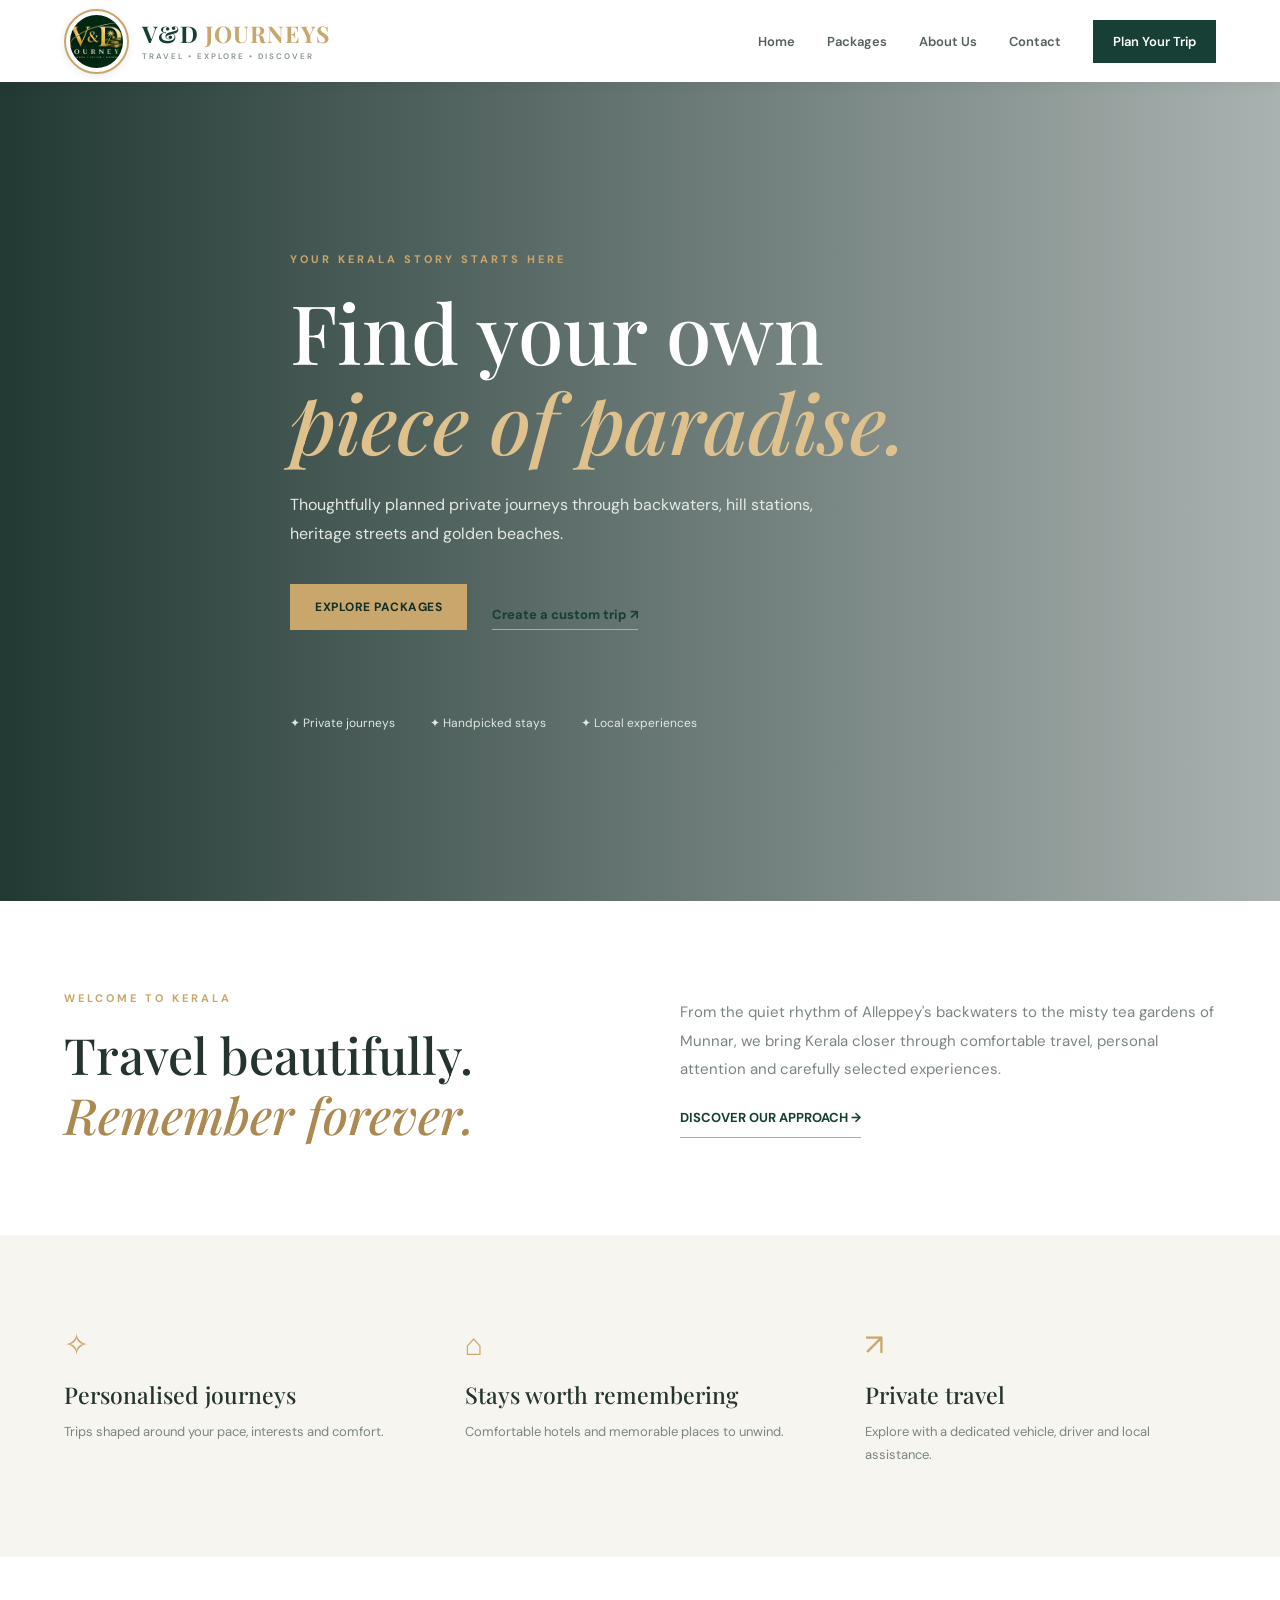
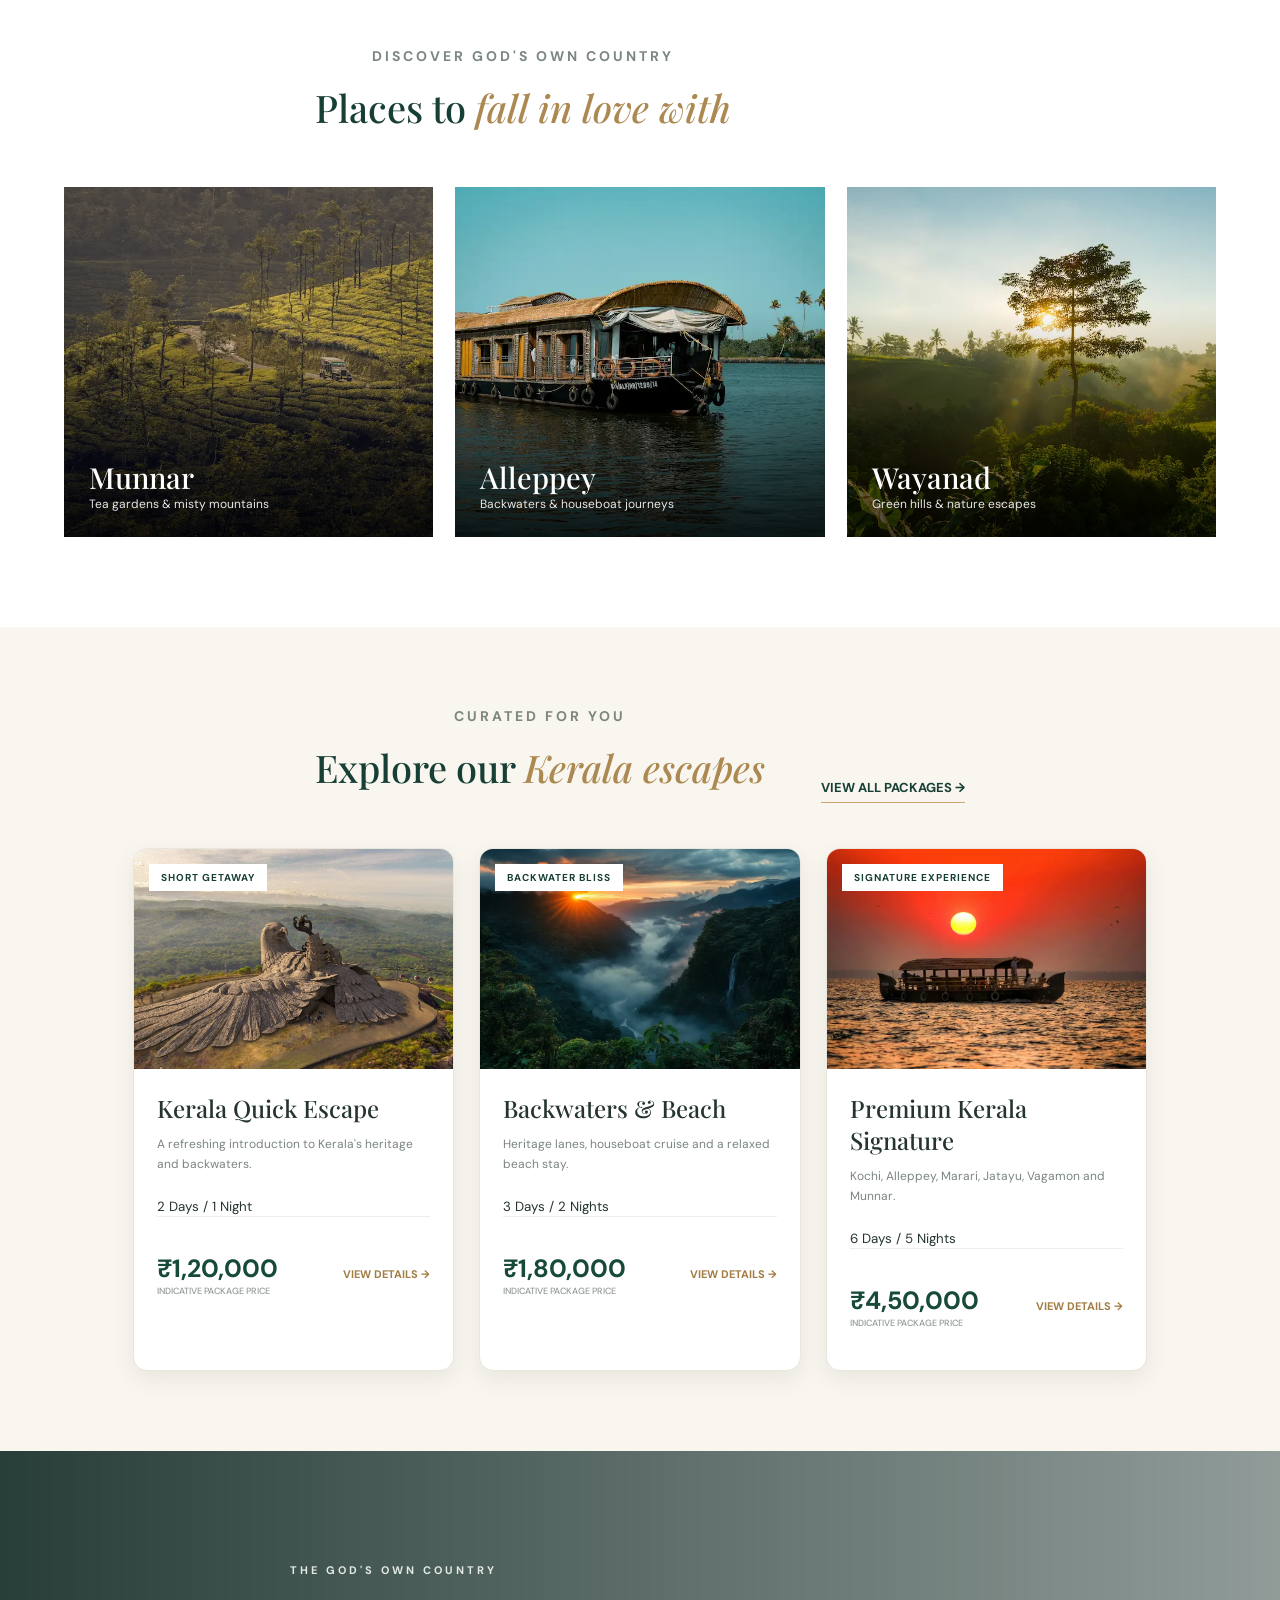
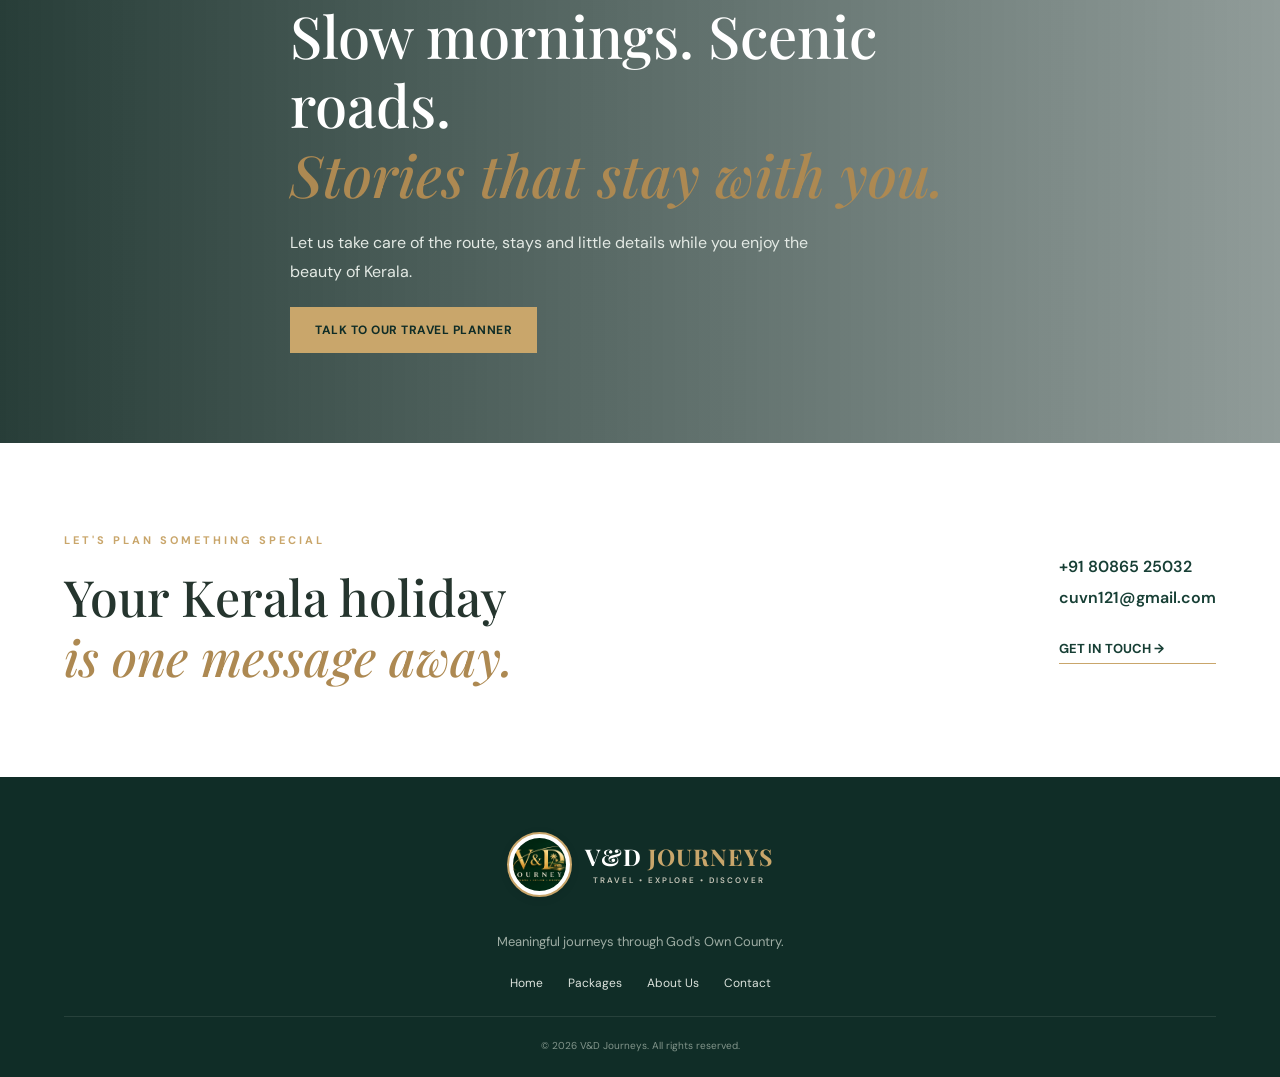
==== index.html @ 0aec819e "index files initial upload" ====
<!DOCTYPE html>
<html lang="en">
    <head>
        <meta charset="UTF-8">
        <meta name="viewport" content="width=device-width, initial-scale=1.0">

        <title>V&D Journeys | Kerala Tour Packages</title>

        <meta name="description"
            content="Explore God's Own Country with V&D Journeys. Discover premium Kerala tour packages, private holidays, beautiful destinations and unforgettable travel experiences.">

        <meta name="keywords"
            content="V&D Journeys, Kerala tours, Kerala tour packages, Kerala holidays, Munnar, Alleppey, Wayanad, Kerala">

        <meta name="author" content="V&D Journeys">

        <meta name="theme-color" content="#123C32">

        <!-- Google Fonts -->
        <link rel="preconnect" href="https://fonts.googleapis.com">
        <link rel="preconnect" href="https://fonts.gstatic.com" crossorigin>

        <link
            href="https://fonts.googleapis.com/css2?family=DM+Sans:wght@400;500;600;700&family=Playfair+Display:wght@500;600;700&display=swap"
            rel="stylesheet">

        <!-- Main Stylesheet -->
        <link rel="stylesheet" href="style.css">
    </head>
    <body>

        <header>
            <a class="logo" href="index.html">
                <span class="logo-image">
                    <img src="./logovd.png" alt="V&D Journeys">
                </span>

                <span class="logo-details">
                    <span class="brand-name">V&D <span>JOURNEYS</span></span>
                    <span class="brand-tagline">TRAVEL • EXPLORE •
                        DISCOVER</span>
                </span>
            </a>

            <button class="menu-toggle"
                onclick="toggleMenu()"
                aria-label="Toggle navigation">
                ☰
            </button>

            <nav id="navigation">
                <a href="index.html">Home</a>
                <a href="packages.html">Packages</a>
                <a href="about.html">About Us</a>
                <a href="contact.html">Contact</a>
                <a class="nav-button" href="https://wa.me/918086525032">
                    Plan Your Trip
                </a>
            </nav>
        </header>

        <section class="hero">
            <div class="container hero-content">
                <p class="eyebrow">YOUR KERALA STORY STARTS HERE</p>
                <h1>Find your own<br><em>piece of paradise.</em></h1>
                <p class="description">
                    Thoughtfully planned private journeys through backwaters,
                    hill stations, heritage streets and golden beaches.
                </p>
                <div class="hero-buttons">
                    <a class="btn btn-gold" href="packages.html">EXPLORE
                        PACKAGES</a>
                    <a class="text-link light-link" href="contact.html">Create a
                        custom trip ↗</a>
                </div>
                <div class="hero-bottom">
                    <span>✦ Private journeys</span>
                    <span>✦ Handpicked stays</span>
                    <span>✦ Local experiences</span>
                </div>
            </div>
        </section>

        <section class="container intro">
            <div>
                <p class="eyebrow">WELCOME TO KERALA</p>
                <h2>Travel beautifully.<br><em>Remember forever.</em></h2>
            </div>
            <div class="intro-text">
                <p>
                    From the quiet rhythm of Alleppey's backwaters to the misty
                    tea
                    gardens of Munnar, we bring Kerala closer through
                    comfortable
                    travel, personal attention and carefully selected
                    experiences.
                </p>
                <a class="text-link" href="about.html">DISCOVER OUR APPROACH
                    →</a>
            </div>
        </section>

        <section class="features">
            <div class="container feature-grid">
                <div><span class="feature-icon">✧</span><h3>Personalised
                        journeys</h3><p>Trips shaped around your pace, interests
                        and comfort.</p></div>
                <div><span class="feature-icon">⌂</span><h3>Stays worth
                        remembering</h3><p>Comfortable hotels and memorable
                        places to unwind.</p></div>
                <div><span class="feature-icon">↗</span><h3>Private
                        travel</h3><p>Explore with a dedicated vehicle, driver
                        and local assistance.</p></div>
            </div>
        </section>

        <section class="container">
            <div class="section-heading">
                <div><p class="eyebrow">DISCOVER GOD'S OWN COUNTRY</p><h2>Places
                        to <em>fall in love with</em></h2></div>
            </div>
            <div class="destination-grid">
                <div class="destination"
                    style="background-image:url('./munnar.webp')"><div
                        class="destination-content"><h3>Munnar</h3><p>Tea
                            gardens & misty mountains</p></div></div>
                <div class="destination"
                    style="background-image:url('./alleppey.webp')"><div
                        class="destination-content"><h3>Alleppey</h3><p>Backwaters
                            & houseboat journeys</p></div></div>
                <div class="destination"
                    style="background-image:url('./wayanadu.webp')"><div
                        class="destination-content"><h3>Wayanad</h3><p>Green
                            hills & nature escapes</p></div></div>
            </div>
        </section>

        <section class="packages-section">
            <div class="container">
                <div class="section-heading">
                    <div><p class="eyebrow">CURATED FOR YOU</p><h2>Explore our
                            <em>Kerala escapes</em></h2></div>
                    <a class="text-link" href="packages.html">VIEW ALL PACKAGES
                        →</a>
                </div>
                <div class="package-grid" id="featuredPackages"></div>
            </div>
        </section>

        <section class="experience">
            <div class="container experience-content">
                <p class="eyebrow">THE GOD'S OWN COUNTRY</p>
                <h2>Slow mornings. Scenic roads.<br><em>Stories that stay with
                        you.</em></h2>
                <p>Let us take care of the route, stays and little details while
                    you enjoy the beauty of Kerala.</p>
                <a class="btn btn-gold"
                    href="https://wa.me/918086525032?text=Hello%20Tours%20and%20Travels%2C%20I%20would%20like%20to%20plan%20a%20Kerala%20trip.">TALK
                    TO OUR TRAVEL PLANNER</a>
            </div>
        </section>

        <section class="container contact-section">
            <div><p class="eyebrow">LET'S PLAN SOMETHING SPECIAL</p><h2>Your
                    Kerala holiday<br><em>is one message away.</em></h2></div>
            <div class="contact-details">
                <a href="tel:+918086525032">+91 80865 25032</a>
                <a href="mailto:cuvn121@gmail.com">cuvn121@gmail.com</a>
                <a class="text-link" href="contact.html">GET IN TOUCH →</a>
            </div>
        </section>

        <footer>
            <div class="container">

                <a class="logo footer-logo" href="index.html">
                    <span class="logo-image">
                        <img src="./logovd.png" alt="V&D Journeys Logo">
                    </span>

                    <span class="logo-details">
                        <span class="brand-name">
                            V&D <span>JOURNEYS</span>
                        </span>
                        <span class="brand-tagline">
                            TRAVEL • EXPLORE • DISCOVER
                        </span>
                    </span>
                </a>

                <p>Meaningful journeys through God's Own Country.</p>

                <div class="footer-links">
                    <a href="index.html">Home</a>
                    <a href="packages.html">Packages</a>
                    <a href="about.html">About Us</a>
                    <a href="contact.html">Contact</a>
                </div>

                <div class="copyright">
                    © <span id="year"></span> V&D Journeys. All rights reserved.
                </div>

            </div>
        </footer>

        <script>
    document.getElementById("year").textContent = new Date().getFullYear();
</script>

        <script>
const featured = [
  {name:"Kerala Quick Escape",days:"2 Days / 1 Night",price:"₹1,20,000",tag:"SHORT GETAWAY",img:"./package1.jpg",desc:"A refreshing introduction to Kerala's heritage and backwaters.",id:"2-day"},
  {name:"Backwaters & Beach",days:"3 Days / 2 Nights",price:"₹1,80,000",tag:"BACKWATER BLISS",img:"./package2.webp",desc:"Heritage lanes, houseboat cruise and a relaxed beach stay.",id:"3-day"},
  {name:"Premium Kerala Signature",days:"6 Days / 5 Nights",price:"₹4,50,000",tag:"SIGNATURE EXPERIENCE",img:"./package3.webp",desc:"Kochi, Alleppey, Marari, Jatayu, Vagamon and Munnar.",id:"6-day"}
];
document.getElementById("featuredPackages").innerHTML = featured.map(p=>`
<article class="package-card">
<a href="package.html?id=${p.id}"><div class="package-image" style="background-image:url('${p.img}')"><span class="package-label">${p.tag}</span></div></a>
<div class="package-info"><h3>${p.name}</h3><p>${p.desc}</p><small>${p.days}</small>
<div class="package-footer"><div class="package-price">${p.price}<small>INDICATIVE PACKAGE PRICE</small></div><a href="package.html?id=${p.id}">VIEW DETAILS →</a></div></div></article>`).join("");
function toggleMenu(){document.getElementById("navigation").classList.toggle("open")}
document.getElementById("year").textContent=new Date().getFullYear();
</script>
    </body>
</html>
---- style.css ----
:root {
       --green: #173f35;
       --dark: #102d27;
       --gold: #c9a66b;
       --cream: #f7f5ef;
       --text: #25352e;
       --muted: #7b8580;
   }

   * {
       margin: 0;
       padding: 0;
       box-sizing: border-box;
   }

   html {
       scroll-behavior: smooth;
   }

   body {
       font-family: 'DM Sans', sans-serif;
       color: var(--text);
       background: white;
   }

   a {
       text-decoration: none;
       color: inherit;
   }

   .container {
       width: 90%;
       max-width: 1200px;
       margin: auto;
   }

   /* HEADER */


   header {
       height: 82px;
       display: flex;
       justify-content: space-between;
       align-items: center;
       padding: 0 5%;
       background: white;
       position: sticky;
       top: 0;
       z-index: 1000;
       box-shadow: 0 2px 15px rgba(0, 0, 0, .05);
   }


   /* PREMIUM BRAND LOGO */

   .logo {
       display: flex;
       align-items: center;
       gap: 13px;
       text-decoration: none;
   }

   /* Circular logo frame */
   .logo-image {
       width: 65px;
       height: 65px;
       border-radius: 50%;
       border: 2px solid var(--gold);
       padding: 4px;
       display: flex;
       align-items: center;
       justify-content: center;
       overflow: hidden;
       background: #fff;
       flex-shrink: 0;
       box-shadow: 0 2px 10px rgba(0, 0, 0, 0.08);
   }

   .logo-image img {
       width: 100%;
       height: 100%;
       border-radius: 50%;
       object-fit: cover;
   }

   /* Brand name */
   .logo-details {
       display: flex;
       flex-direction: column;
       gap: 5px;
   }

   .brand-name {
       font-family: 'Playfair Display', serif;
       font-size: 23px;
       font-weight: 700;
       letter-spacing: 1px;
       color: var(--green);
       line-height: 1.1;
   }

   .brand-name span {
       color: var(--gold);
   }

   .brand-tagline {
       font-family: 'DM Sans', sans-serif;
       font-size: 8px;
       font-weight: 600;
       letter-spacing: 2px;
       color: #89958e;
   }

   /* Mobile responsive */
   @media (max-width: 768px) {
       .logo {
           gap: 9px;
       }

       .logo-image {
           width: 53px;
           height: 53px;
       }

       .brand-name {
           font-size: 18px;
       }

       .brand-tagline {
           font-size: 7px;
           letter-spacing: 1.2px;
       }
   }


   .logo-icon {
       width: 48px;
       height: 48px;
       border: 1.5px solid var(--gold);
       border-radius: 50%;
       display: grid;
       place-items: center;
       font-family: 'Playfair Display', serif;
       font-size: 19px;
       font-weight: 700;
       color: var(--gold);
       letter-spacing: -1px;
       flex-shrink: 0;
   }

   .logo-icon span {
       color: var(--green);
       font-size: 14px;
   }

   .logo-text {
       display: block;
       font-family: 'Playfair Display', serif;
       font-size: 18px;
       letter-spacing: 1.5px;
       color: var(--green);
   }

   .logo-text small {
       display: block;
       font-family: 'DM Sans', sans-serif;
       font-size: 8px;
       font-weight: 500;
       letter-spacing: 2px;
       color: #89958e;
       margin-top: 4px;
   }


   nav {
       display: flex;
       align-items: center;
       gap: 32px;
   }

   nav a {
       font-size: 13px;
       font-weight: 600;
       color: #53615b;
       transition: .3s;
   }

   nav a:hover {
       color: var(--gold);
   }

   .nav-button {
       background: var(--green);
       color: white;
       padding: 13px 20px;
   }

   .menu-toggle {
       display: none;
       border: 0;
       background: none;
       font-size: 27px;
       color: var(--green);
       cursor: pointer;
   }

   /* HERO */

   .hero {
       min-height: 680px;
       background:
           linear-gradient(90deg, rgba(10, 35, 29, .90), rgba(10, 35, 29, .35)),
           url('https://images.unsplash.com/photo-1602216056096-3b40cc0c9944?auto=format&fit=crop&w=2000&q=90');

       background-size: cover;
       background-position: center;
       display: flex;
       align-items: center;
       color: white;
   }

   .hero-content {
       max-width: 700px;
       padding: 80px 0;
   }

   .eyebrow {
       color: var(--gold);
       letter-spacing: 3px;
       font-size: 11px;
       font-weight: 700;
       margin-bottom: 20px;
   }

   .hero h1 {
       font-family: 'Playfair Display', serif;
       font-size: clamp(48px, 7vw, 82px);
       font-weight: 500;
       line-height: 1.1;
       margin-bottom: 25px;
   }

   .hero h1 em {
       color: #dfc18e;
   }

   .hero p.description {
       max-width: 530px;
       line-height: 1.8;
       color: #e4e9e5;
       font-size: 16px;
   }

   .hero-buttons {
       display: flex;
       gap: 25px;
       align-items: center;
       margin-top: 35px;
   }

   .btn {
       display: inline-block;
       padding: 15px 25px;
       font-size: 12px;
       font-weight: 700;
       letter-spacing: .5px;
       transition: .3s;
   }

   .btn-gold {
       background: var(--gold);
       color: var(--dark);
   }

   .btn-gold:hover {
       background: white;
   }

   .btn-outline {
       border: 1px solid rgba(255, 255, 255, .7);
       color: white;
   }

   .btn-outline:hover {
       background: white;
       color: var(--green);
   }

   .hero-bottom {
       margin-top: 85px;
       display: flex;
       gap: 35px;
       flex-wrap: wrap;
       color: #e0e8e2;
       font-size: 12px;
   }

   /* INTRO */

   section {
       padding: 90px 0;
   }

   .intro {
       display: grid;
       grid-template-columns: 1fr 1fr;
       gap: 80px;
       align-items: center;
   }

   h2 {
       font-family: 'Playfair Display', serif;
       font-size: clamp(35px, 4vw, 50px);
       line-height: 1.2;
       font-weight: 500;
   }

   h2 em {
       color: #ad8952;
   }

   .intro-text {
       color: var(--muted);
       font-size: 15px;
       line-height: 1.9;
   }

   .text-link {
       display: inline-block;
       margin-top: 22px;
       color: var(--green);
       font-weight: 700;
       font-size: 13px;
       border-bottom: 1px solid var(--gold);
       padding-bottom: 6px;
   }



   /* FEATURES */

   .features {
       background: var(--cream);
   }

   .feature-grid {
       display: grid;
       grid-template-columns: repeat(3, 1fr);
       gap: 50px;
   }

   .feature-icon {
       font-size: 30px;
       color: var(--gold);
   }

   .feature-grid h3 {
       font-family: 'Playfair Display', serif;
       font-size: 23px;
       font-weight: 500;
       margin: 15px 0 10px;
   }

   .feature-grid p {
       font-size: 13px;
       color: var(--muted);
       line-height: 1.8;
   }

   /* DESTINATIONS */

   .section-heading {
       display: flex;
       justify-content: space-between;
       align-items: end;
       margin-bottom: 40px;
   }

   .destination-grid {
       display: grid;
       grid-template-columns: repeat(3, 1fr);
       gap: 22px;
   }

   .destination {
       position: relative;
       height: 350px;
       overflow: hidden;
       background-size: cover;
       background-position: center;
   }

   .destination::after {
       content: "";
       position: absolute;
       inset: 0;
       background: linear-gradient(transparent 35%, rgba(0, 0, 0, .75));
   }

   .destination-content {
       position: absolute;
       bottom: 25px;
       left: 25px;
       color: white;
       z-index: 2;
   }

   .destination-content h3 {
       font-family: 'Playfair Display', serif;
       font-size: 29px;
       font-weight: 500;
   }

   .destination-content p {
       font-size: 12px;
       color: #e6e6e6;
   }

   /* PACKAGES */

   .packages-section {
       background: #fbfaf7;
   }

   .package-grid {
       display: grid;
       grid-template-columns: repeat(3, 1fr);
       gap: 25px;
   }

   .package-card {
       background: white;
       border: 1px solid #e9e6de;
       transition: .3s;
   }

   .package-card:hover {
       transform: translateY(-6px);
       box-shadow: 0 15px 30px rgba(0, 0, 0, .08);
   }

   .package-image {
       height: 220px;
       background-size: cover;
       background-position: center;
       position: relative;
   }

   .package-label {
       position: absolute;
       top: 15px;
       left: 15px;
       background: white;
       color: var(--green);
       padding: 7px 12px;
       font-size: 10px;
       font-weight: 700;
       letter-spacing: 1px;
   }

   .package-info {
       padding: 23px;
   }

   .package-info h3 {
       font-family: 'Playfair Display', serif;
       font-size: 24px;
       font-weight: 500;
   }

   .package-info p {
       color: var(--muted);
       font-size: 12px;
       line-height: 1.7;
       margin: 10px 0 20px;
   }

   .package-footer {
       border-top: 1px solid #eee;
       padding-top: 17px;
       display: flex;
       justify-content: space-between;
       align-items: center;
   }

   .package-price {
       color: var(--green);
       font-size: 19px;
       font-weight: 700;
   }

   .package-price small {
       display: block;
       color: #929a94;
       font-size: 9px;
       font-weight: 500;
   }

   .package-footer a {
       color: #a17c43;
       font-size: 11px;
       font-weight: 700;
   }

   /* EXPERIENCE */

   .experience {
       background:
           linear-gradient(90deg, rgba(10, 35, 29, .88), rgba(10, 35, 29, .45)),
           url('https://images.unsplash.com/photo-1501785888041-af3ef285b470?auto=format&fit=crop&w=1800&q=85') center/cover;
       color: white;
   }

   .experience-content {
       max-width: 700px;
   }

   .experience h2 {
       font-size: clamp(38px, 5vw, 58px);
   }

   .experience p {
       color: #e3e9e4;
       max-width: 520px;
       margin: 20px 0;
       line-height: 1.8;
   }

   /* CONTACT CTA */

   .contact-section {
       display: flex;
       justify-content: space-between;
       align-items: center;
       gap: 35px;
   }

   .contact-details {
       display: grid;
       gap: 10px;
       color: var(--green);
       font-size: 16px;
       font-weight: 600;
   }

   /* FOOTER */

   footer {
       background: var(--dark);
       color: #dbe2dc;
       padding: 55px 0 25px;
       text-align: center;
   }

   .footer-logo {
       justify-content: center;
       color: white;
   }

   footer p {
       color: #9eada4;
       font-size: 13px;
       margin: 18px 0;
   }

   .footer-links {
       display: flex;
       justify-content: center;
       gap: 25px;
       margin: 25px 0;
       font-size: 12px;
   }

   footer .copyright {
       border-top: 1px solid #ffffff18;
       padding-top: 22px;
       color: #82958b;
       font-size: 10px;
   }

   @media(max-width:850px) {
       nav {
           gap: 15px;
       }

       .intro {
           gap: 35px;
       }

       .destination-grid,
       .package-grid {
           grid-template-columns: repeat(2, 1fr);
       }
   }

   @media(max-width:650px) {
       header {
           height: 70px;
           padding: 0 5%;
       }

       .menu-toggle {
           display: block;
       }

       nav {
           display: none;
           position: absolute;
           top: 70px;
           left: 0;
           right: 0;
           background: white;
           padding: 20px 5%;
           flex-direction: column;
           align-items: stretch;
           box-shadow: 0 12px 20px #00000012;
       }

       nav.open {
           display: flex;
       }

       nav a {
           padding: 7px 0;
       }

       .nav-button {
           text-align: center;
           padding: 12px;
       }

       .hero {
           min-height: 650px;
           background-position: 60% center;
       }

       .hero-content {
           padding: 65px 0;
       }

       .hero h1 {
           font-size: 51px;
       }

       .hero-bottom {
           gap: 12px 20px;
           margin-top: 55px;
       }

       section {
           padding: 65px 0;
       }

       .intro {
           grid-template-columns: 1fr;
           gap: 25px;
       }

       .feature-grid {
           grid-template-columns: 1fr;
           gap: 30px;
       }

       .section-heading {
           align-items: flex-start;
           flex-direction: column;
           gap: 15px;
       }

       .destination-grid,
       .package-grid {
           grid-template-columns: 1fr;
       }

       .destination {
           height: 310px;
       }

       .contact-section {
           align-items: flex-start;
           flex-direction: column;
       }

       .footer-links {
           flex-wrap: wrap;
           gap: 16px;
       }

       .hero-buttons {
           align-items: flex-start;
           flex-direction: column;
           gap: 18px;
       }
   }

   /* package */
   /* ================================
   PACKAGES PAGE
================================ */

   .page-banner {
       min-height: 320px;
       display: flex;
       align-items: center;
       justify-content: center;
       text-align: center;
       background:
           linear-gradient(rgba(10, 40, 30, 0.7), rgba(10, 40, 30, 0.7)),
           url('https://images.unsplash.com/photo-1602216056096-3b40cc0c9944') center/cover no-repeat;
       color: #fff;
       padding: 60px 20px;
   }

   .page-banner h1 {
       font-family: 'Playfair Display', serif;
       font-size: 48px;
       margin-bottom: 15px;
   }

   .page-banner p {
       font-size: 17px;
       max-width: 650px;
       margin: auto;
       line-height: 1.7;
   }

   .packages-section {
       padding: 80px 6%;
       background: #f8f6ef;
   }

   .packages-grid {
       display: grid;
       grid-template-columns: repeat(3, 1fr);
       gap: 30px;
   }

   .package-card {
       background: #fff;
       border-radius: 14px;
       overflow: hidden;
       box-shadow: 0 8px 25px rgba(0, 0, 0, 0.07);
       transition: transform 0.3s ease;
   }

   .package-card:hover {
       transform: translateY(-8px);
   }

   .package-card img {
       width: 100%;
       height: 230px;
       object-fit: cover;
   }

   .package-content {
       padding: 25px;
   }

   .package-content h3 {
       font-family: 'Playfair Display', serif;
       font-size: 23px;
       color: #174b38;
       margin-bottom: 12px;
   }

   .package-duration {
       color: #b18a45;
       font-weight: 600;
       margin-bottom: 12px;
   }

   .package-price {
       font-size: 25px;
       font-weight: 700;
       color: #174b38;
       margin: 18px 0;
   }

   .package-content p {
       color: #666;
       line-height: 1.7;
   }

   .package-btn {
       display: inline-block;
       background: #174b38;
       color: #fff;
       padding: 12px 22px;
       border-radius: 5px;
       text-decoration: none;
       margin-top: 12px;
       transition: 0.3s;
   }

   .package-btn:hover {
       background: #b18a45;
   }

   /* Responsive package layout */

   @media (max-width: 992px) {
       .packages-grid {
           grid-template-columns: repeat(2, 1fr);
       }
   }

   @media (max-width: 600px) {
       .page-banner h1 {
           font-size: 34px;
       }

       .packages-section {
           padding: 50px 5%;
       }

       .packages-grid {
           grid-template-columns: 1fr;
       }

       .package-card img {
           height: 210px;
       }
   }

   /* PREMIUM FOOTER LOGO */

   .footer-logo {
       display: inline-flex;
       margin-bottom: 18px;
   }

   .footer-logo .logo-image {
       width: 65px;
       height: 65px;
       border-radius: 50%;
       border: 2px solid var(--gold);
       padding: 4px;
       overflow: hidden;
       background: #fff;
   }

   .footer-logo .logo-image img {
       width: 100%;
       height: 100%;
       object-fit: cover;
       border-radius: 50%;
   }

   .footer-logo .brand-name {
       color: #fff;
   }

   .footer-logo .brand-name span {
       color: var(--gold);
   }

   .footer-logo .brand-tagline {
       color: #c5c5b8;
   }

   .footer-links a {
       text-decoration: none;
       transition: 0.3s;
   }

   .footer-links a:hover {
       color: var(--gold);
   }

   @media (max-width: 768px) {
       .footer-logo .logo-image {
           width: 56px;
           height: 56px;
       }
   }
   
/* =========================================
   ABOUT US PAGE
========================================= */

.section-padding {
    padding: 90px 5%;
}

.section-label {
    color: var(--gold);
    font-size: 11px;
    font-weight: 700;
    letter-spacing: 3px;
    display: inline-block;
    margin-bottom: 15px;
}

.about-hero,
.contact-hero {
    min-height: 400px;
    display: flex;
    align-items: center;
    padding: 70px 8%;
    background:
        linear-gradient(90deg, rgba(10, 38, 30, .88), rgba(10, 38, 30, .3)),
        url('./images/about-banner.jpg') center/cover no-repeat;
}

.about-hero-content,
.contact-hero-content {
    max-width: 700px;
}

.about-hero h1,
.contact-hero h1 {
    font-family: 'Playfair Display', serif;
    font-size: clamp(38px, 6vw, 64px);
    color: white;
    line-height: 1.15;
    margin: 0 0 20px;
}

.about-hero h1 span,
.contact-hero h1 span {
    color: var(--gold);
}

.about-hero p,
.contact-hero p {
    color: #f1eee6;
    font-size: 16px;
    line-height: 1.8;
    max-width: 550px;
}

.about-grid {
    display: grid;
    grid-template-columns: 1fr 1fr;
    align-items: center;
    gap: 65px;
}

.about-image img {
    width: 100%;
    height: 480px;
    object-fit: cover;
    border-radius: 6px;
}

.about-content h2,
.about-destination-grid h2,
.contact-info h2,
.contact-form-wrapper h2 {
    font-family: 'Playfair Display', serif;
    font-size: clamp(28px, 4vw, 39px);
    color: var(--green);
    line-height: 1.3;
    margin: 0 0 20px;
}

.about-content p,
.about-destination-grid p,
.contact-info > p {
    color: #69756f;
    font-size: 14px;
    line-height: 1.9;
    margin-bottom: 16px;
}

.primary-btn {
    display: inline-flex;
    align-items: center;
    justify-content: center;
    background: var(--green);
    color: white;
    text-decoration: none;
    border: none;
    border-radius: 4px;
    padding: 15px 25px;
    font-family: 'DM Sans', sans-serif;
    font-size: 13px;
    font-weight: 700;
    cursor: pointer;
    transition: .3s;
}

.primary-btn:hover {
    background: var(--gold);
    color: #fff;
    transform: translateY(-2px);
}

/* WHY CHOOSE US */

.why-section {
    background: #f7f6f1;
}

.section-heading {
    text-align: center;
    max-width: 650px;
    margin: 0 auto 45px;
}

.section-heading h2 {
    font-family: 'Playfair Display', serif;
    color: var(--green);
    font-size: 38px;
    margin: 0 0 12px;
}

.section-heading p {
    color: #7c8780;
    font-size: 14px;
}

.why-grid {
    display: grid;
    grid-template-columns: repeat(4, 1fr);
    gap: 22px;
}

.why-card {
    background: white;
    padding: 32px 24px;
    border: 1px solid #eeece5;
    border-radius: 5px;
    transition: .3s;
}

.why-card:hover {
    transform: translateY(-6px);
    box-shadow: 0 12px 30px rgba(0,0,0,.07);
}

.why-icon {
    font-size: 32px;
    color: var(--gold);
    margin-bottom: 20px;
}

.why-card h3 {
    font-family: 'Playfair Display', serif;
    color: var(--green);
    font-size: 19px;
}

.why-card p {
    font-size: 13px;
    color: #7c8780;
    line-height: 1.8;
}

/* DESTINATION SECTION */

.about-destination-grid {
    display: grid;
    grid-template-columns: 1fr 1fr;
    align-items: center;
    gap: 60px;
}

.about-destination-grid img {
    width: 100%;
    height: 400px;
    object-fit: cover;
    border-radius: 5px;
}

/* ABOUT CTA */

.about-cta {
    text-align: center;
    padding: 75px 5%;
    background: var(--green);
}

.about-cta h2 {
    font-family: 'Playfair Display', serif;
    font-size: 38px;
    color: white;
    margin: 5px 0 15px;
}

.about-cta p {
    color: #e1e8e1;
    margin-bottom: 25px;
}

/* =========================================
   CONTACT PAGE
========================================= */

.contact-hero {
    background:
        linear-gradient(90deg, rgba(10, 38, 30, .88), rgba(10, 38, 30, .3)),
        url('./images/contact-banner.jpg') center/cover no-repeat;
}

.contact-grid {
    display: grid;
    grid-template-columns: .85fr 1.15fr;
    gap: 60px;
    align-items: start;
}

.contact-item {
    display: flex;
    align-items: center;
    gap: 18px;
    margin-top: 30px;
}

.contact-icon {
    width: 50px;
    height: 50px;
    background: #f5f1e5;
    border-radius: 50%;
    display: grid;
    place-items: center;
    color: var(--gold);
    font-size: 22px;
    flex-shrink: 0;
}

.contact-item h3 {
    font-family: 'Playfair Display', serif;
    font-size: 17px;
    color: var(--green);
    margin: 0 0 5px;
}

.contact-item a,
.contact-item p {
    color: #78827c;
    font-size: 13px;
    text-decoration: none;
    margin: 0;
}

.contact-item a:hover {
    color: var(--gold);
}

.contact-note {
    margin-top: 40px;
    padding: 25px;
    background: #f7f6f1;
    border-left: 3px solid var(--gold);
}

.contact-note h3 {
    color: var(--green);
    font-family: 'Playfair Display', serif;
}

.contact-note p {
    color: #78827c;
    font-size: 13px;
    line-height: 1.8;
}

/* CONTACT FORM */

.contact-form-wrapper {
    background: #fff;
    padding: 40px;
    border: 1px solid #eeece5;
    border-radius: 6px;
    box-shadow: 0 8px 35px rgba(0,0,0,.04);
}

.contact-form-wrapper > p {
    color: #7c8780;
    font-size: 13px;
    line-height: 1.7;
    margin-bottom: 28px;
}

.form-row {
    display: grid;
    grid-template-columns: 1fr 1fr;
    gap: 18px;
}

.form-group {
    margin-bottom: 20px;
}

.form-group label {
    display: block;
    color: var(--green);
    font-size: 12px;
    font-weight: 700;
    margin-bottom: 9px;
}

.form-group input,
.form-group select,
.form-group textarea {
    width: 100%;
    padding: 13px 14px;
    border: 1px solid #e4e6df;
    border-radius: 4px;
    background: #fff;
    color: #34443b;
    font-family: 'DM Sans', sans-serif;
    font-size: 13px;
    outline: none;
    box-sizing: border-box;
}

.form-group input:focus,
.form-group select:focus,
.form-group textarea:focus {
    border-color: var(--gold);
    box-shadow: 0 0 0 3px rgba(190, 155, 88, .1);
}

.form-group textarea {
    resize: vertical;
}

.form-submit {
    width: 100%;
}

/* MOBILE RESPONSIVE */

@media (max-width: 900px) {
    .why-grid {
        grid-template-columns: repeat(2, 1fr);
    }

    .about-grid,
    .about-destination-grid,
    .contact-grid {
        grid-template-columns: 1fr;
        gap: 35px;
    }

    .about-image img {
        height: 350px;
    }

    .about-destination-grid img {
        height: 320px;
    }
}

@media (max-width: 600px) {
    .section-padding {
        padding: 60px 5%;
    }

    .about-hero,
    .contact-hero {
        min-height: 340px;
        padding: 55px 6%;
    }

    .about-hero h1,
    .contact-hero h1 {
        font-size: 40px;
    }

    .why-grid {
        grid-template-columns: 1fr;
    }

    .section-heading h2 {
        font-size: 30px;
    }

    .about-cta h2 {
        font-size: 30px;
    }

    .form-row {
        grid-template-columns: 1fr;
        gap: 0;
    }

    .contact-form-wrapper {
        padding: 24px 18px;
    }

    .about-image img {
        height: 280px;
    }
}
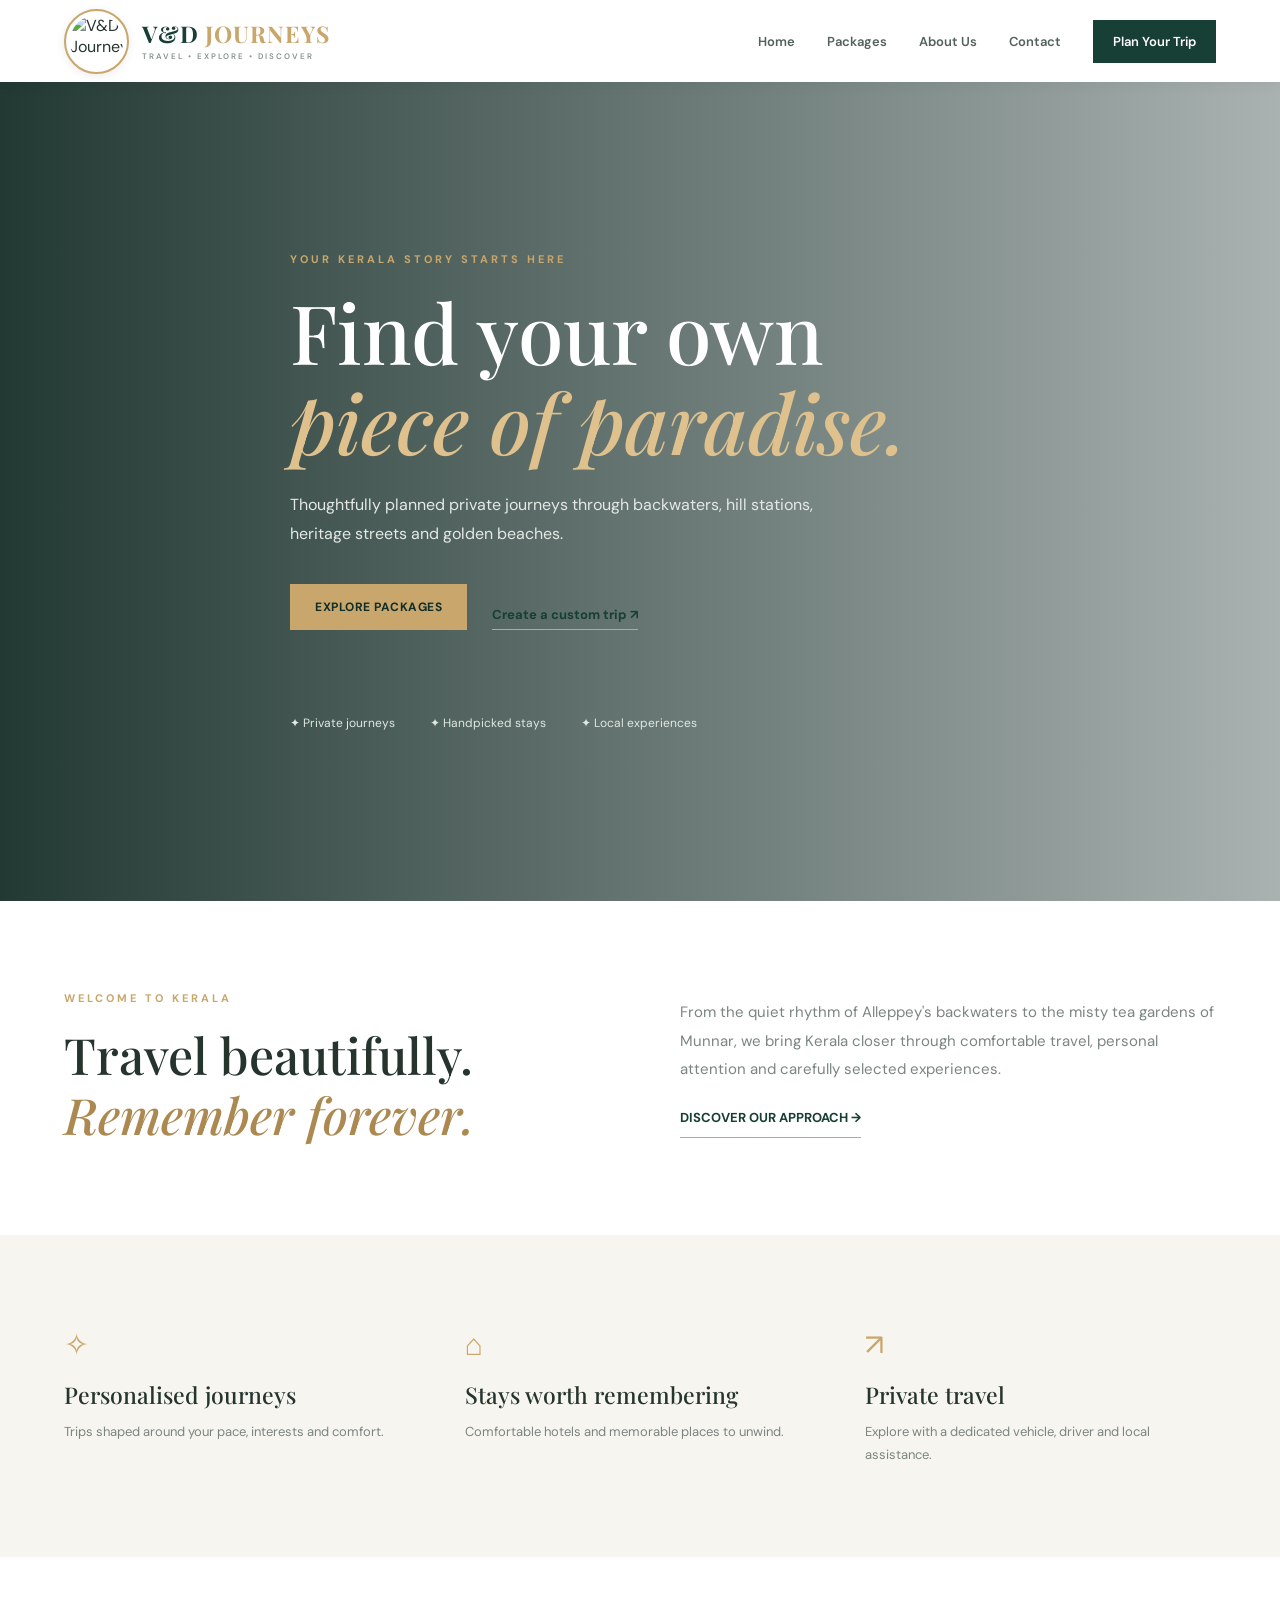
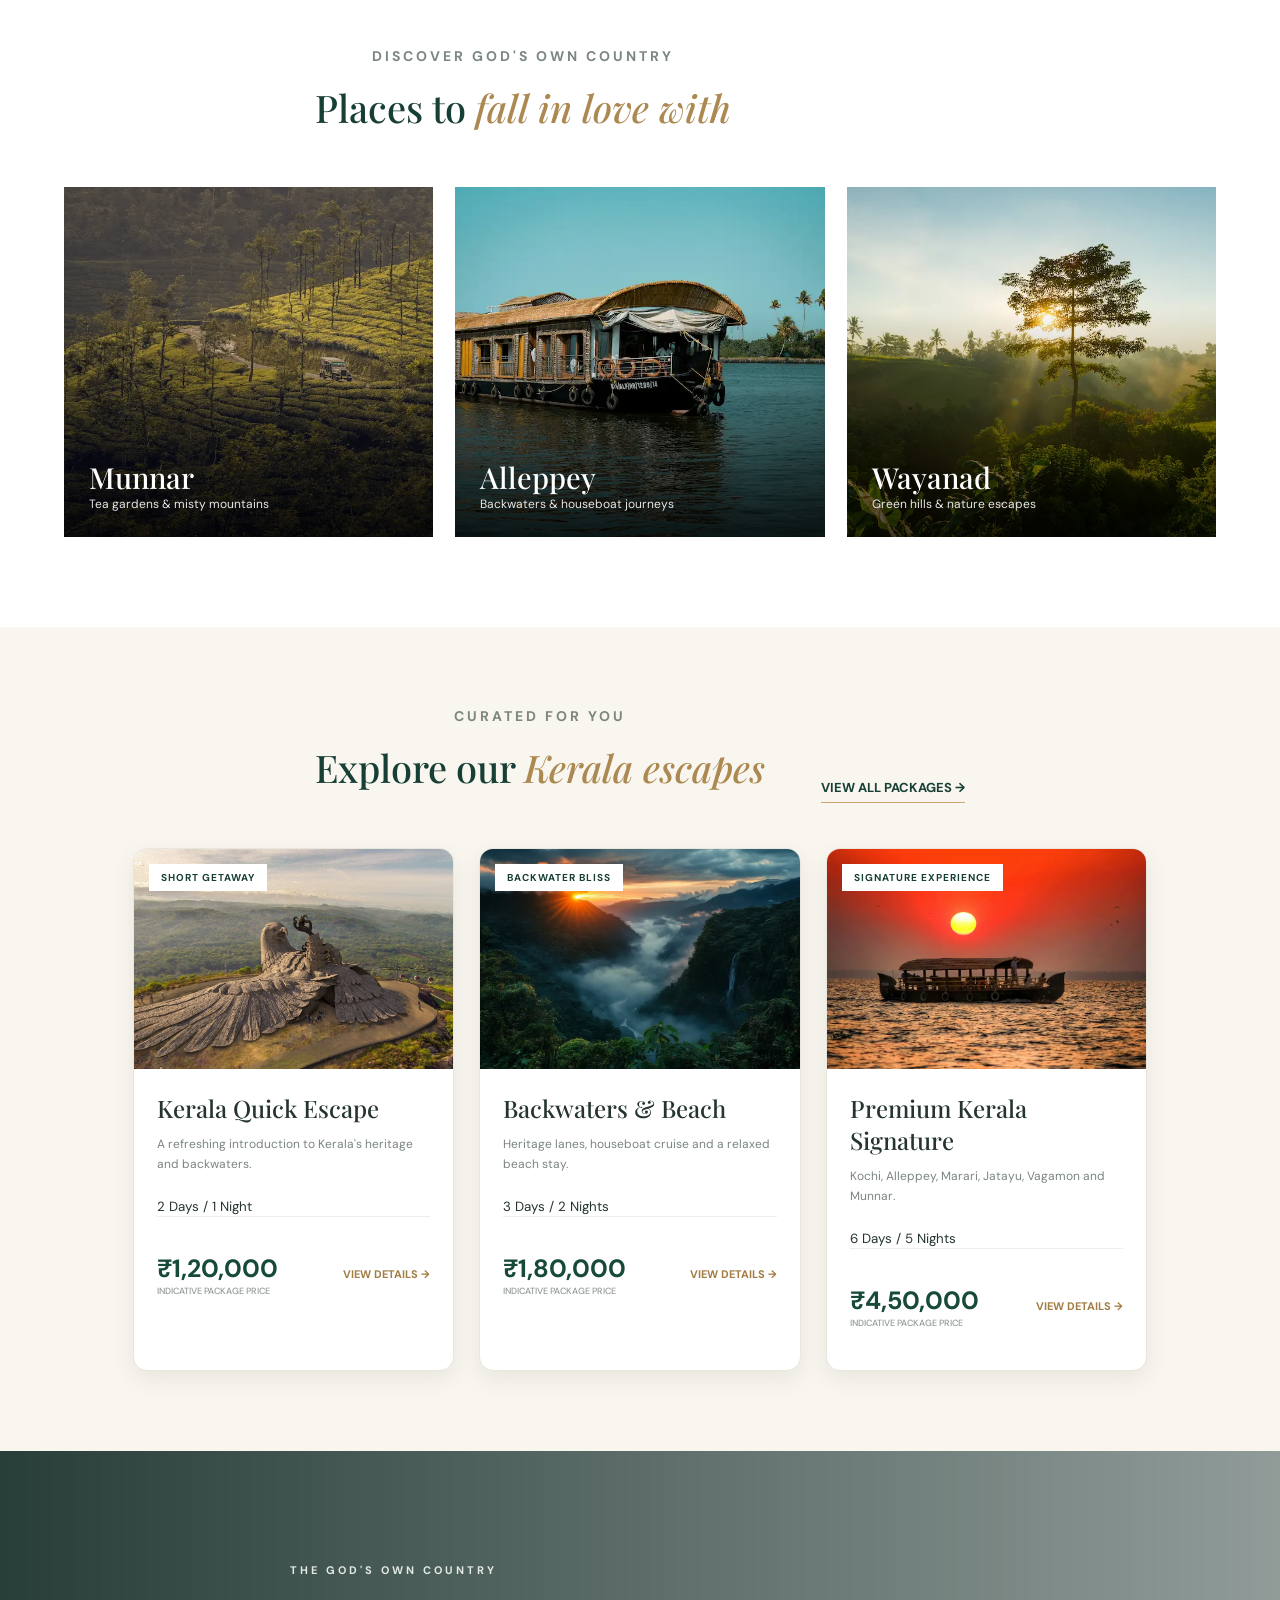
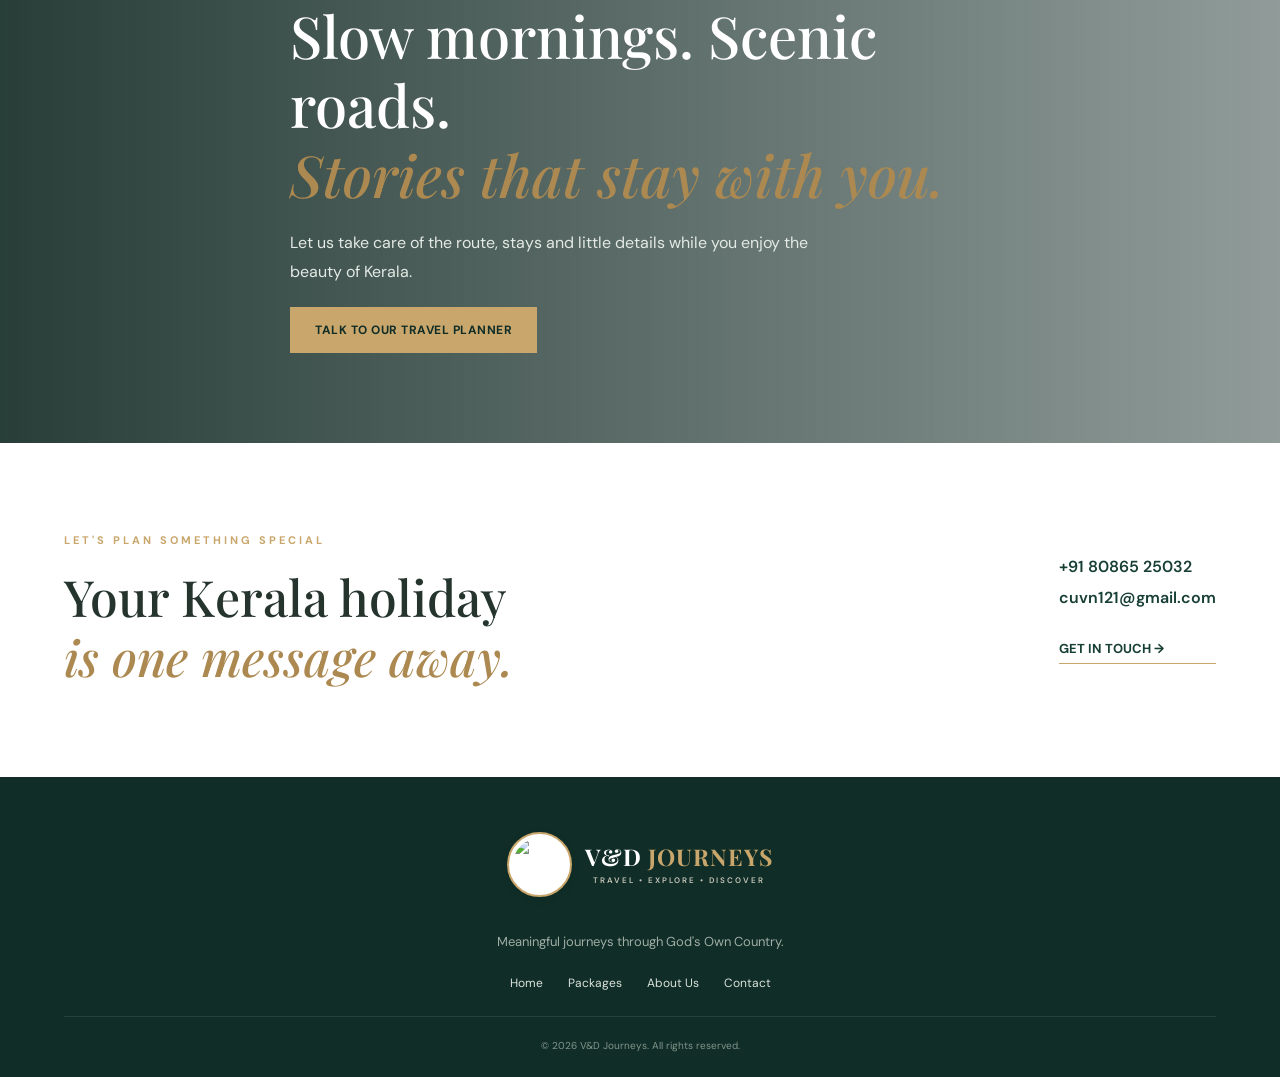
==== commit 227199fa: "Update index.html" ====
--- a/index.html
+++ b/index.html
@@ -33,7 +33,7 @@
         <header>
             <a class="logo" href="index.html">
                 <span class="logo-image">
-                    <img src="./logovd.png" alt="V&D Journeys">
+                    <img src="./logovd.webp" alt="V&D Journeys">
                 </span>
 
                 <span class="logo-details">
@@ -176,7 +176,7 @@
 
                 <a class="logo footer-logo" href="index.html">
                     <span class="logo-image">
-                        <img src="./logovd.png" alt="V&D Journeys Logo">
+                        <img src="./logovd.webp" alt="V&D Journeys Logo">
                     </span>
 
                     <span class="logo-details">
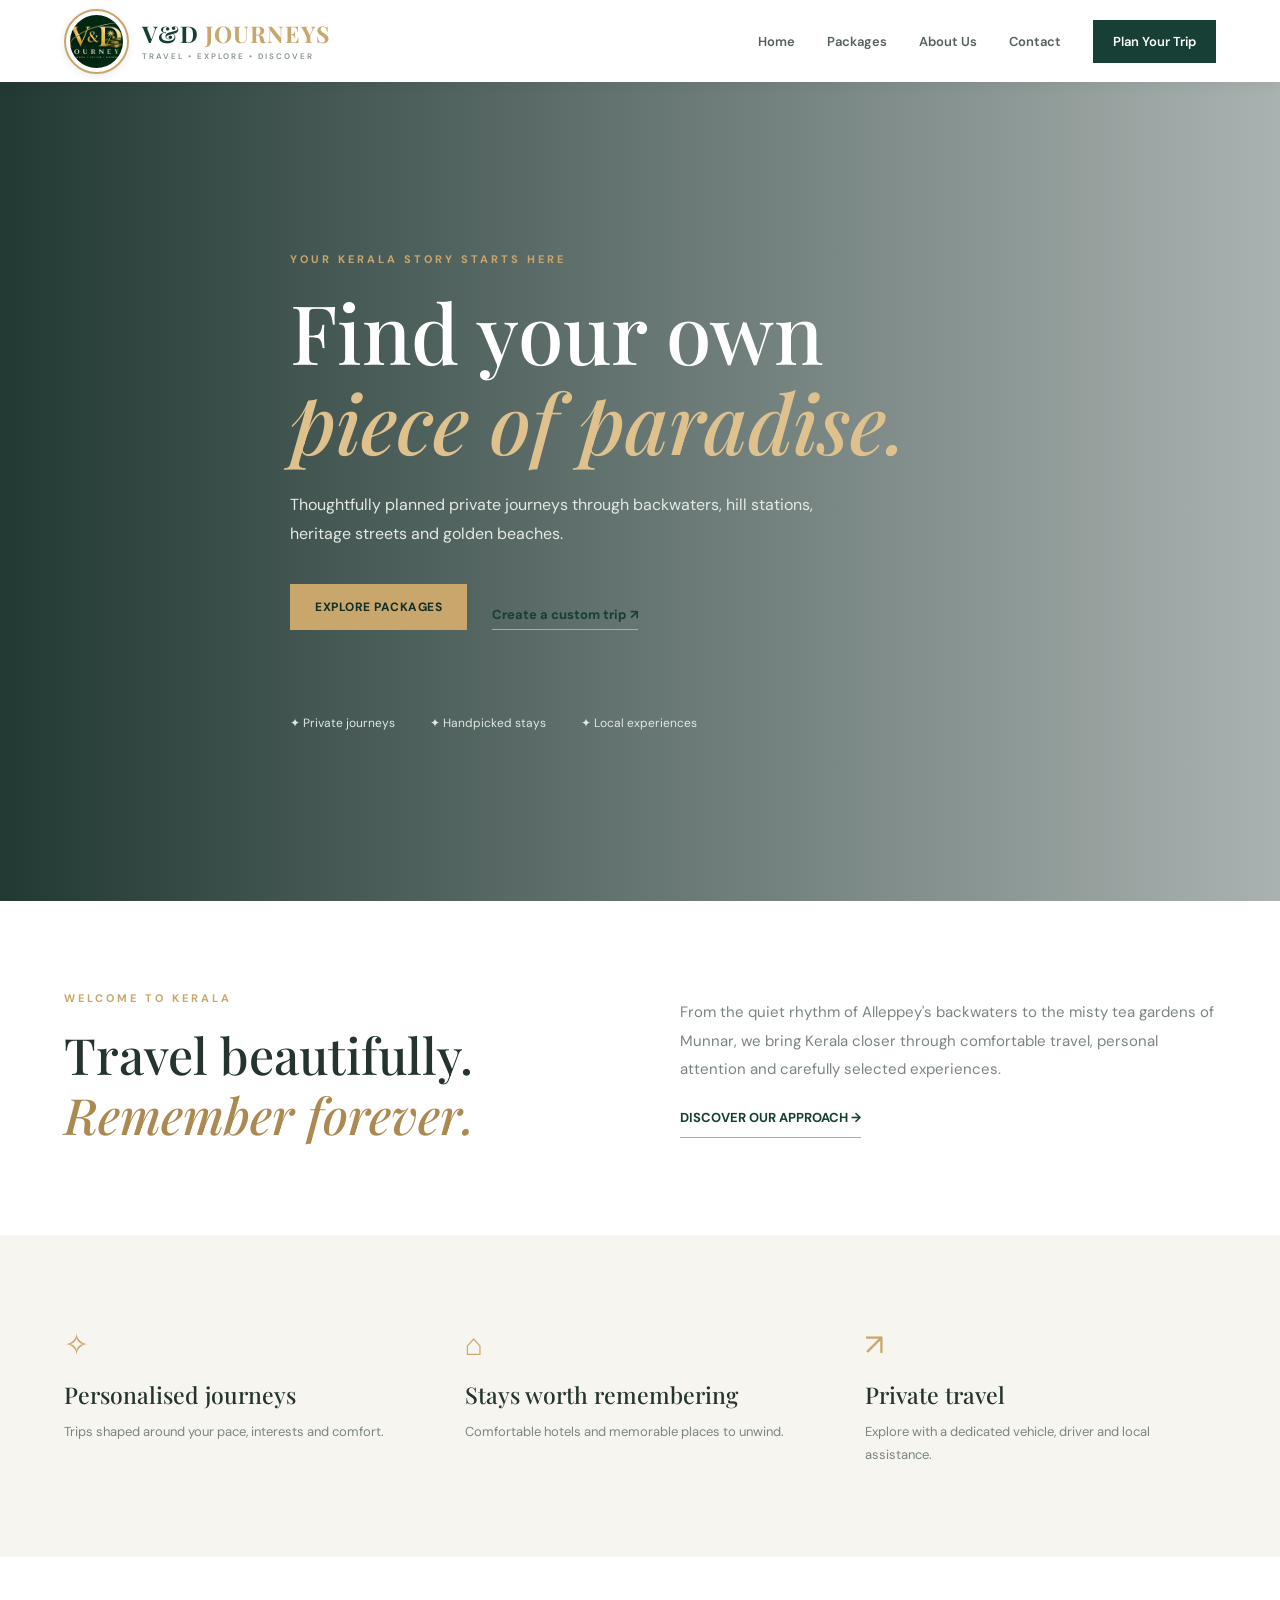
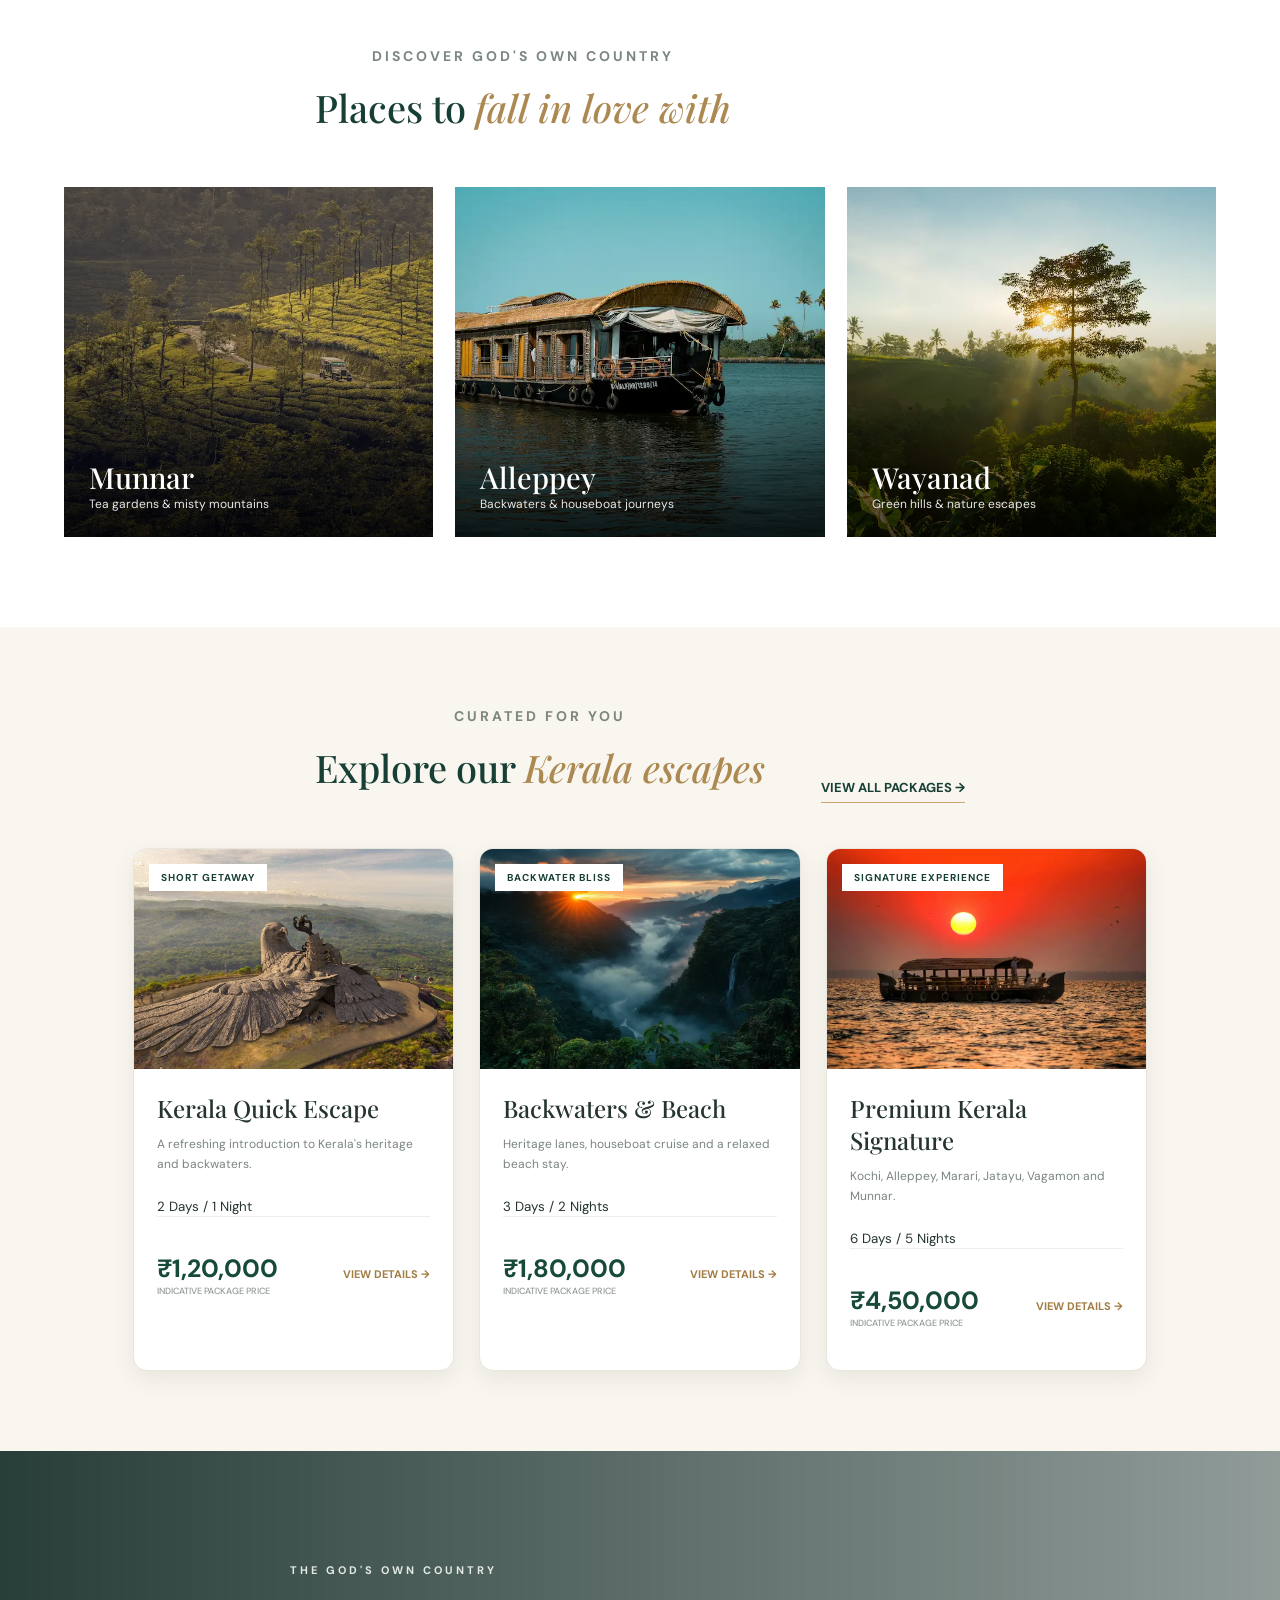
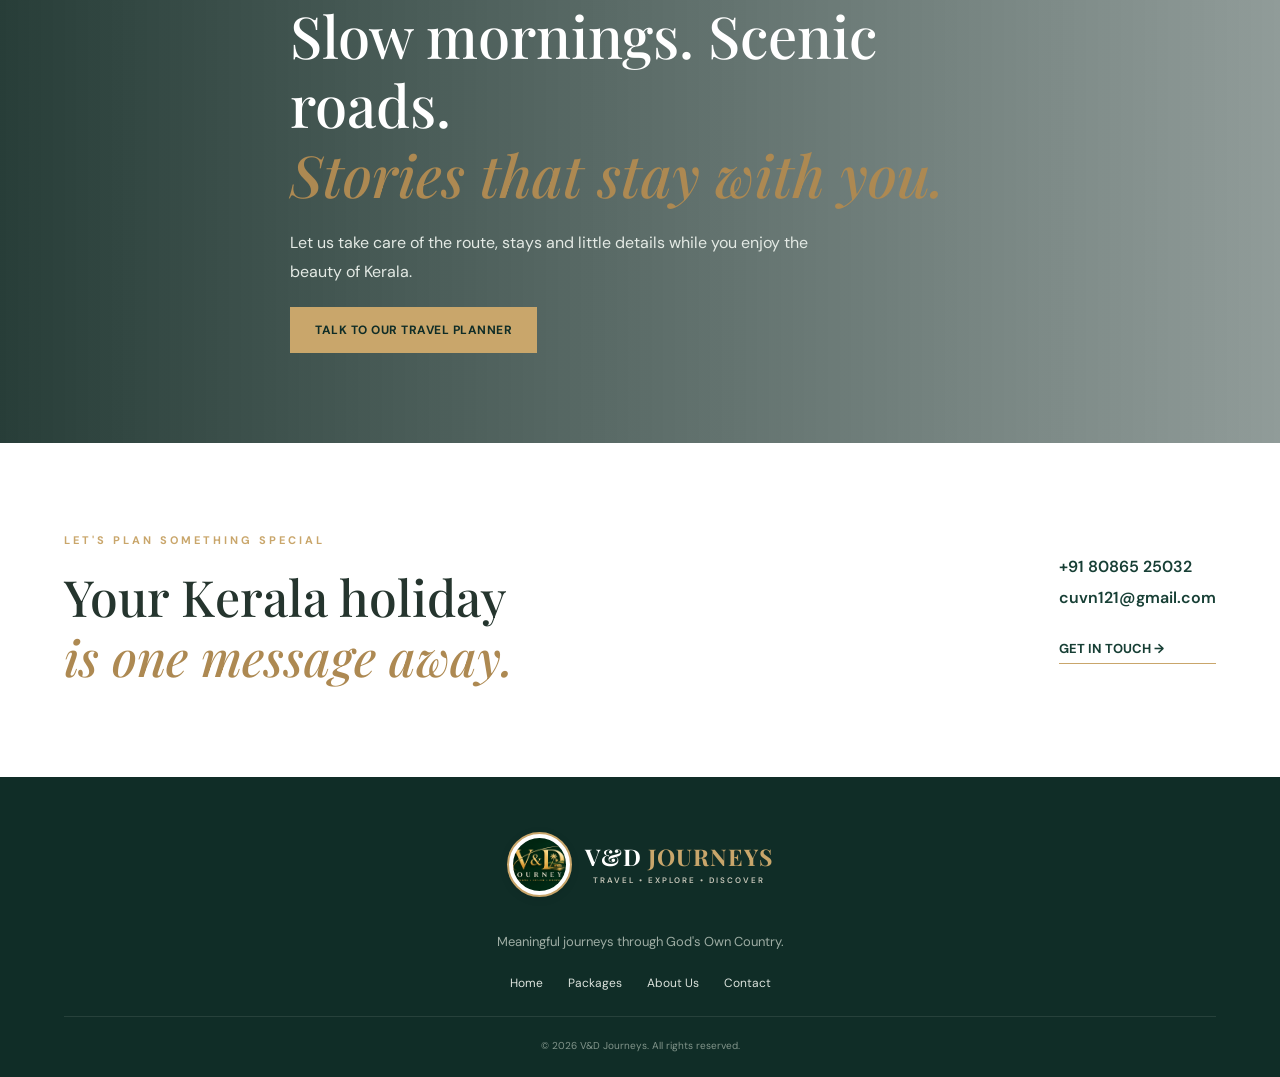
==== commit 6da224bd: "Update index.html" ====
--- a/index.html
+++ b/index.html
@@ -33,7 +33,7 @@
         <header>
             <a class="logo" href="index.html">
                 <span class="logo-image">
-                    <img src="./logovd.webp" alt="V&D Journeys">
+                    <img src="./logovd.png" alt="V&D Journeys">
                 </span>
 
                 <span class="logo-details">
@@ -176,7 +176,7 @@
 
                 <a class="logo footer-logo" href="index.html">
                     <span class="logo-image">
-                        <img src="./logovd.webp" alt="V&D Journeys Logo">
+                        <img src="./logovd.png" alt="V&D Journeys Logo">
                     </span>
 
                     <span class="logo-details">
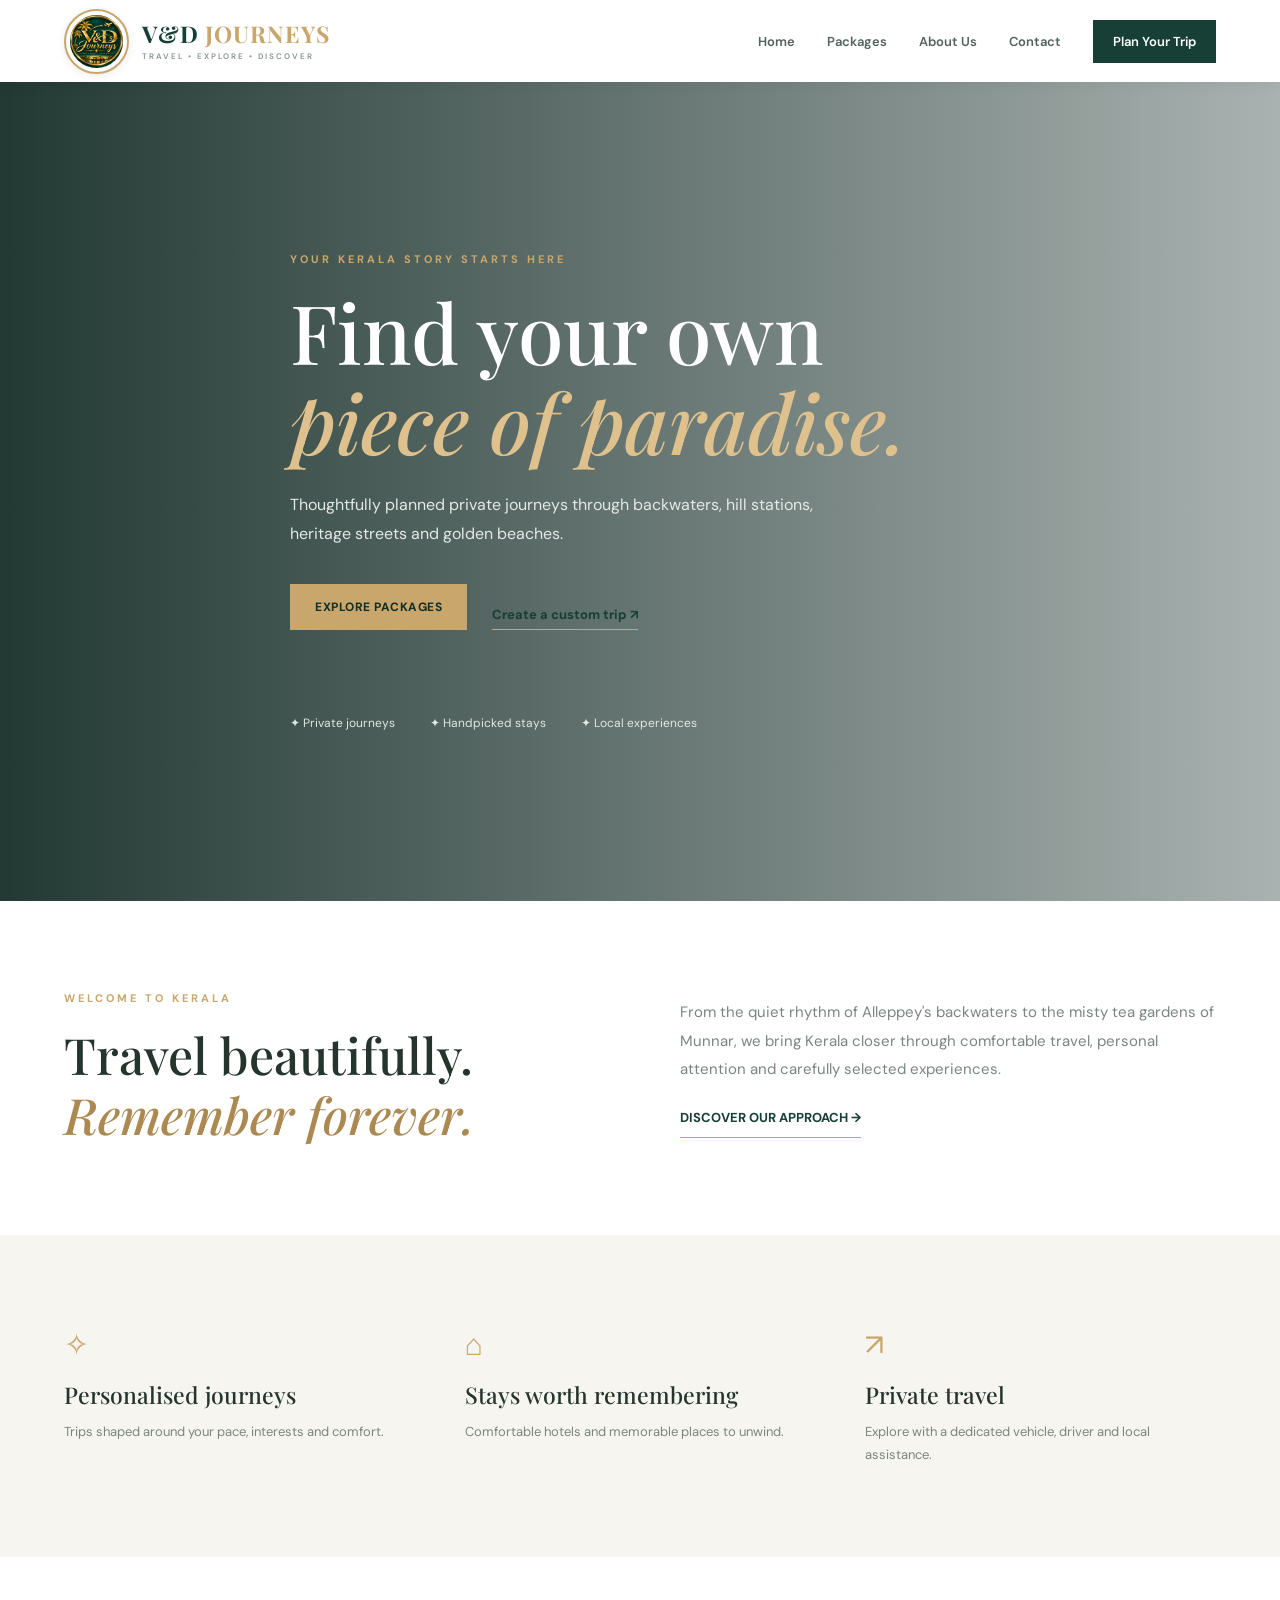
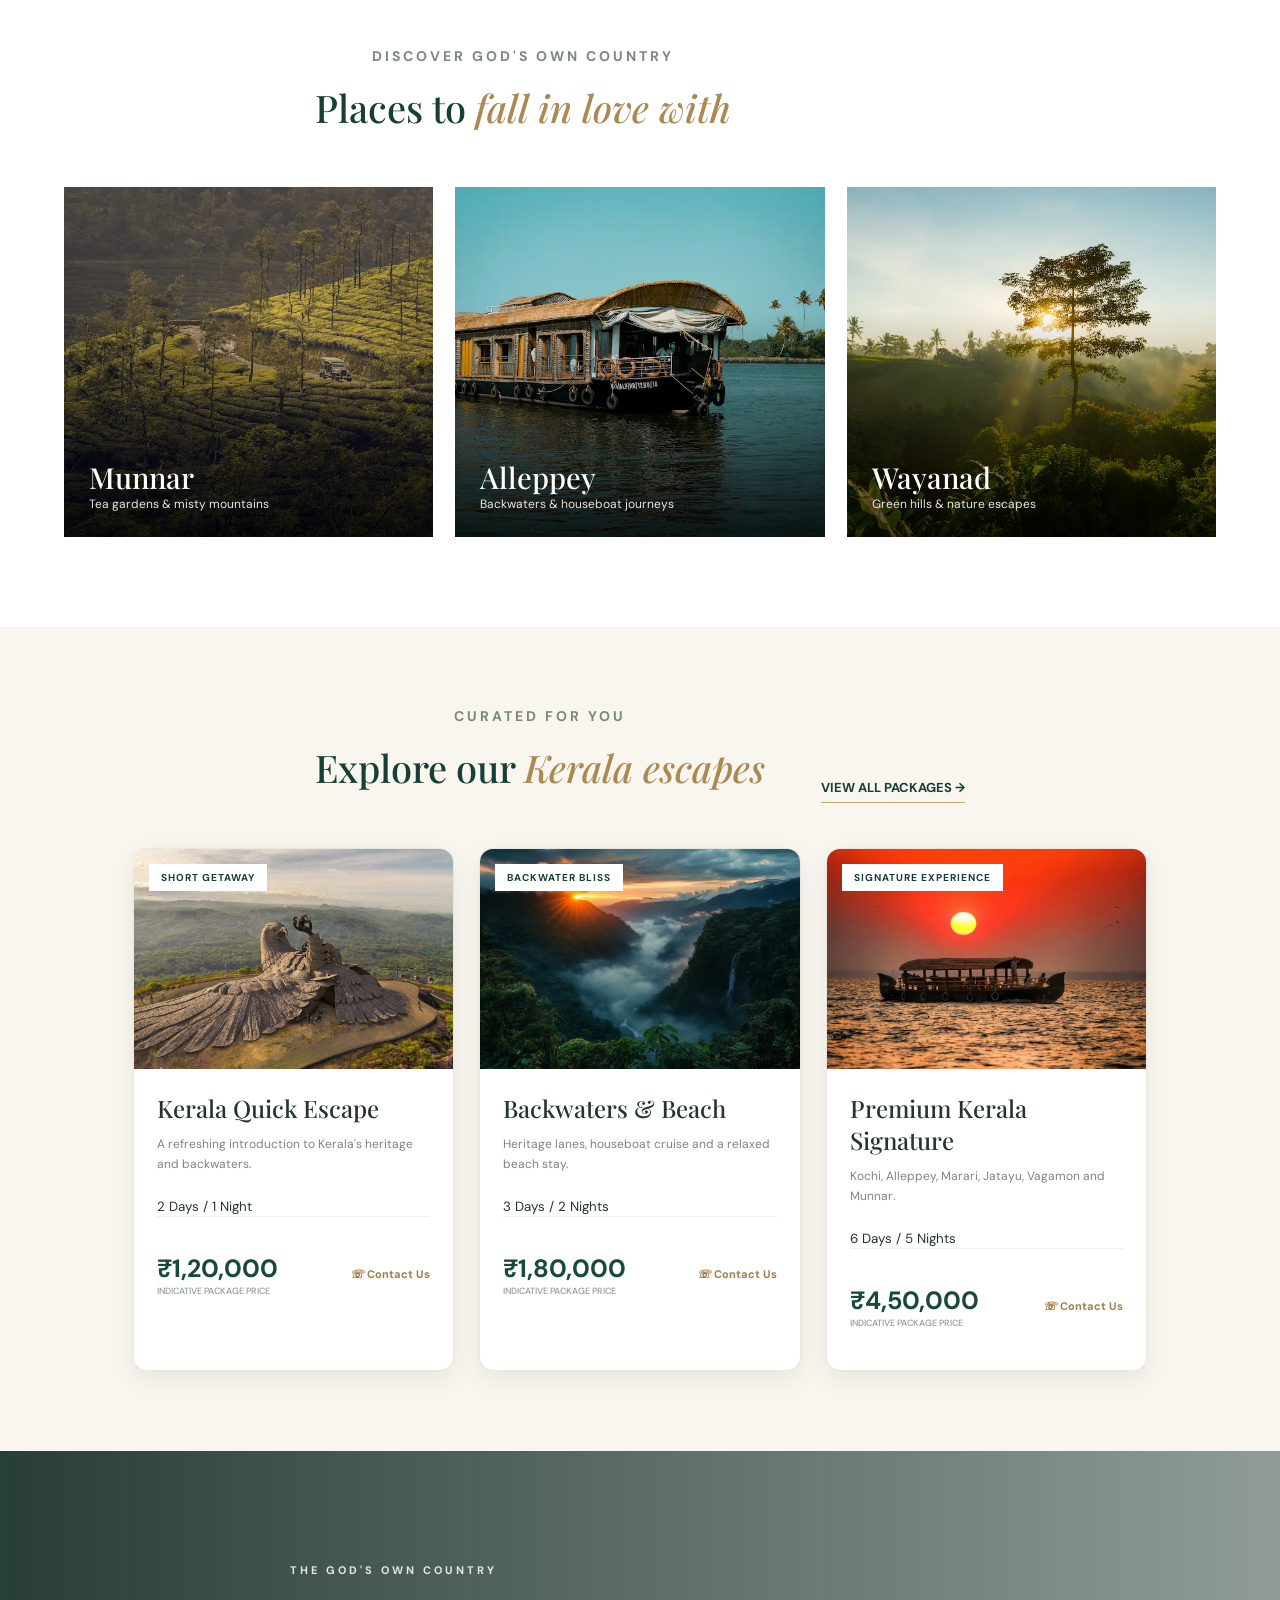
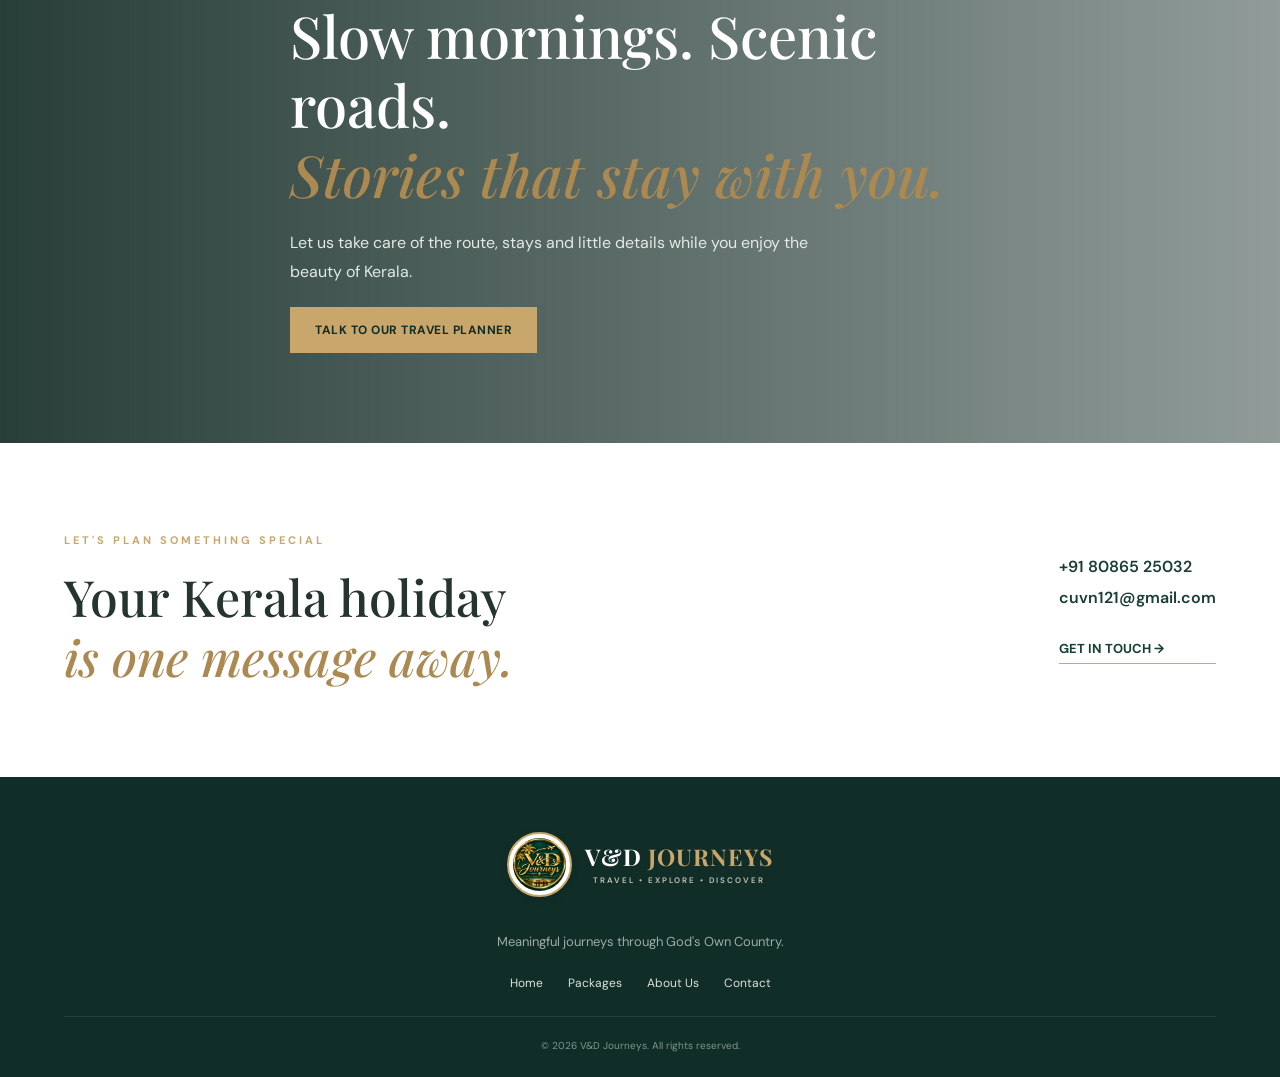
==== commit 59ec10e6: "Update index.html" ====
--- a/index.html
+++ b/index.html
@@ -209,19 +209,78 @@
     document.getElementById("year").textContent = new Date().getFullYear();
 </script>
 
-        <script>
+
+<script>
 const featured = [
-  {name:"Kerala Quick Escape",days:"2 Days / 1 Night",price:"₹1,20,000",tag:"SHORT GETAWAY",img:"./package1.jpg",desc:"A refreshing introduction to Kerala's heritage and backwaters.",id:"2-day"},
-  {name:"Backwaters & Beach",days:"3 Days / 2 Nights",price:"₹1,80,000",tag:"BACKWATER BLISS",img:"./package2.webp",desc:"Heritage lanes, houseboat cruise and a relaxed beach stay.",id:"3-day"},
-  {name:"Premium Kerala Signature",days:"6 Days / 5 Nights",price:"₹4,50,000",tag:"SIGNATURE EXPERIENCE",img:"./package3.webp",desc:"Kochi, Alleppey, Marari, Jatayu, Vagamon and Munnar.",id:"6-day"}
+  {
+    name: "Kerala Quick Escape",
+    days: "2 Days / 1 Night",
+    price: "₹1,20,000",
+    tag: "SHORT GETAWAY",
+    img: "./package1.jpg",
+    desc: "A refreshing introduction to Kerala's heritage and backwaters.",
+    id: "2-day"
+  },
+  {
+    name: "Backwaters & Beach",
+    days: "3 Days / 2 Nights",
+    price: "₹1,80,000",
+    tag: "BACKWATER BLISS",
+    img: "./package2.webp",
+    desc: "Heritage lanes, houseboat cruise and a relaxed beach stay.",
+    id: "3-day"
+  },
+  {
+    name: "Premium Kerala Signature",
+    days: "6 Days / 5 Nights",
+    price: "₹4,50,000",
+    tag: "SIGNATURE EXPERIENCE",
+    img: "./package3.webp",
+    desc: "Kochi, Alleppey, Marari, Jatayu, Vagamon and Munnar.",
+    id: "6-day"
+  }
 ];
-document.getElementById("featuredPackages").innerHTML = featured.map(p=>`
-<article class="package-card">
-<a href="package.html?id=${p.id}"><div class="package-image" style="background-image:url('${p.img}')"><span class="package-label">${p.tag}</span></div></a>
-<div class="package-info"><h3>${p.name}</h3><p>${p.desc}</p><small>${p.days}</small>
-<div class="package-footer"><div class="package-price">${p.price}<small>INDICATIVE PACKAGE PRICE</small></div><a href="package.html?id=${p.id}">VIEW DETAILS →</a></div></div></article>`).join("");
-function toggleMenu(){document.getElementById("navigation").classList.toggle("open")}
-document.getElementById("year").textContent=new Date().getFullYear();
+
+document.getElementById("featuredPackages").innerHTML =
+  featured.map(p => `
+    <article class="package-card">
+      <a href="package.html?id=${p.id}">
+        <div class="package-image" style="background-image:url('${p.img}')">
+          <span class="package-label">${p.tag}</span>
+        </div>
+      </a>
+
+      <div class="package-info">
+        <h3>${p.name}</h3>
+        <p>${p.desc}</p>
+        <small>${p.days}</small>
+
+        <div class="package-footer">
+          <div class="package-price">
+            ${p.price}
+            <small>INDICATIVE PACKAGE PRICE</small>
+          </div>
+
+          <a class="whatsapp-btn"
+             href="https://wa.me/918086525032?text=${encodeURIComponent(
+               `Hello, I am interested in the ${p.name} package. Please share more details.`
+             )}"
+             target="_blank"
+             rel="noopener noreferrer">
+            <i class="whatsapp-icon">☏</i> Contact Us
+          </a>
+        </div>
+      </div>
+    </article>
+  `).join("");
+
+function toggleMenu() {
+  document.getElementById("navigation").classList.toggle("open");
+}
+
+document.getElementById("year").textContent =
+  new Date().getFullYear();
 </script>
+
     </body>
 </html>
